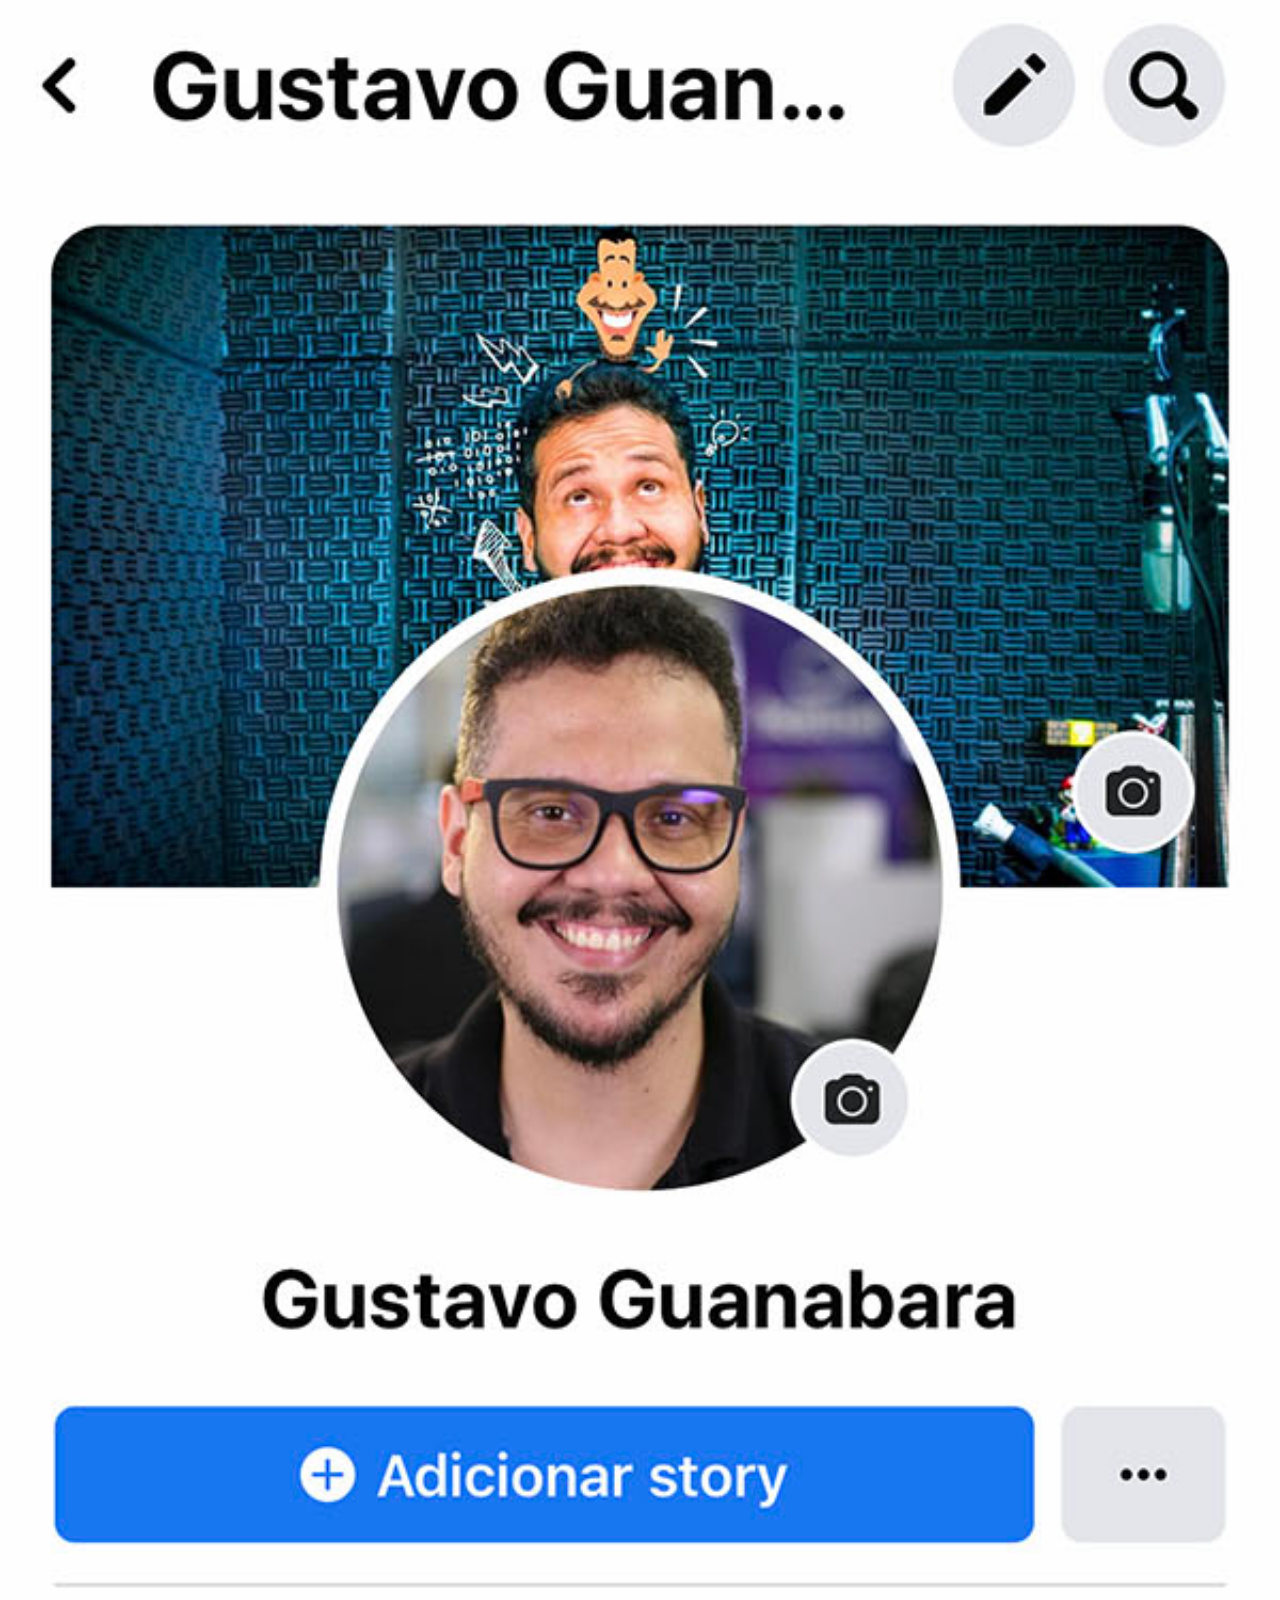
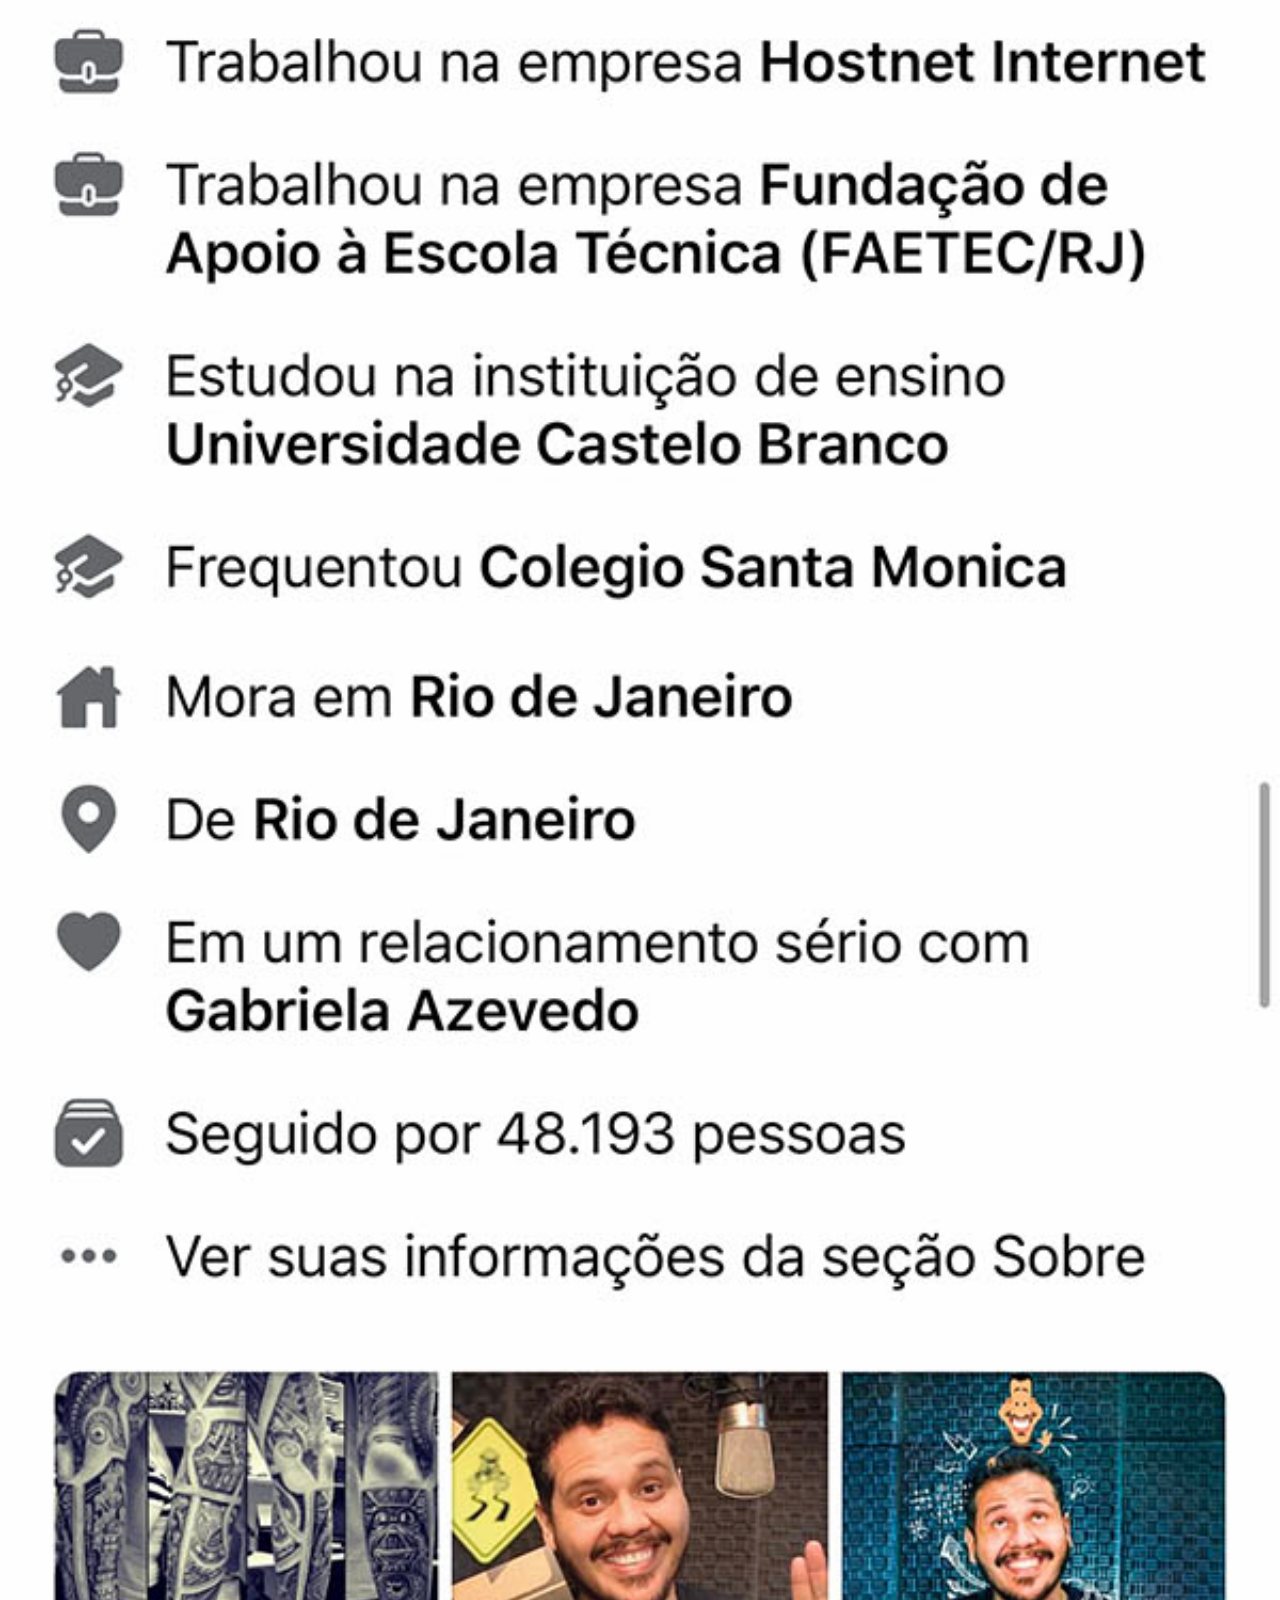
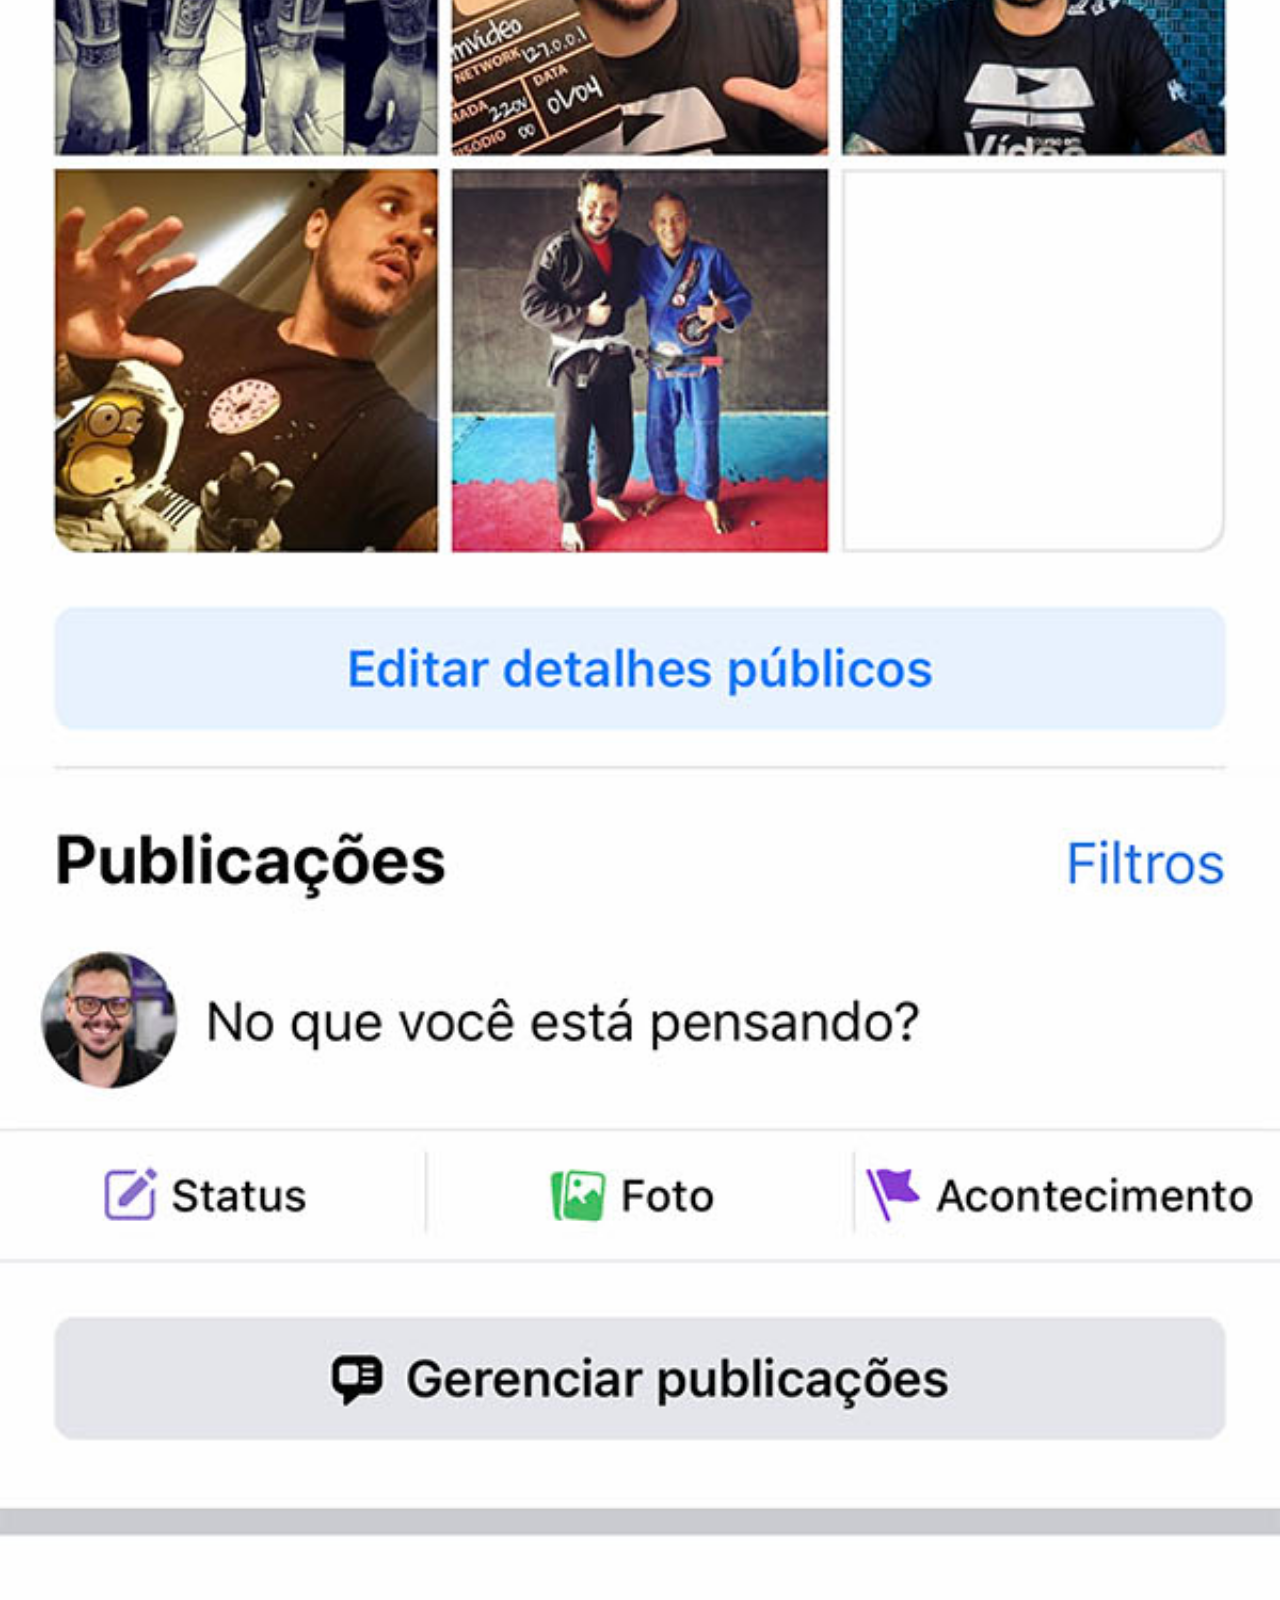
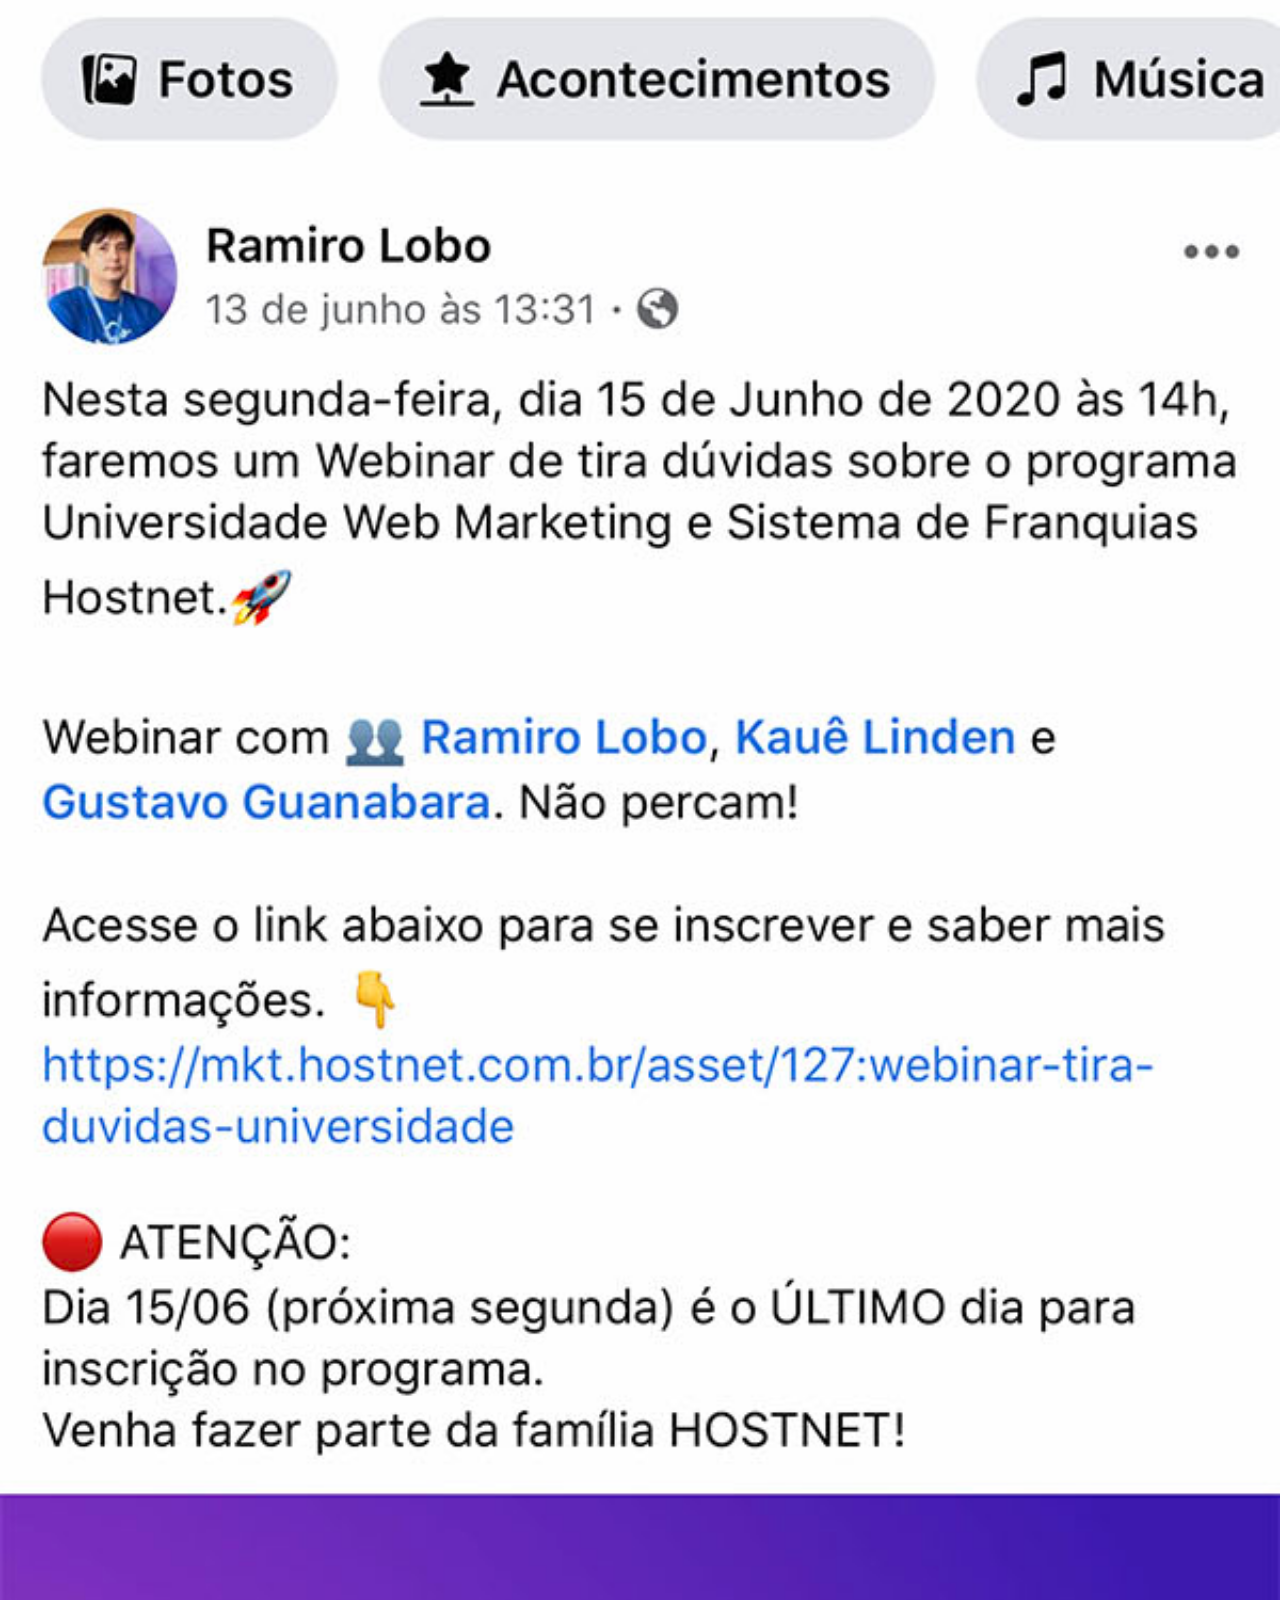
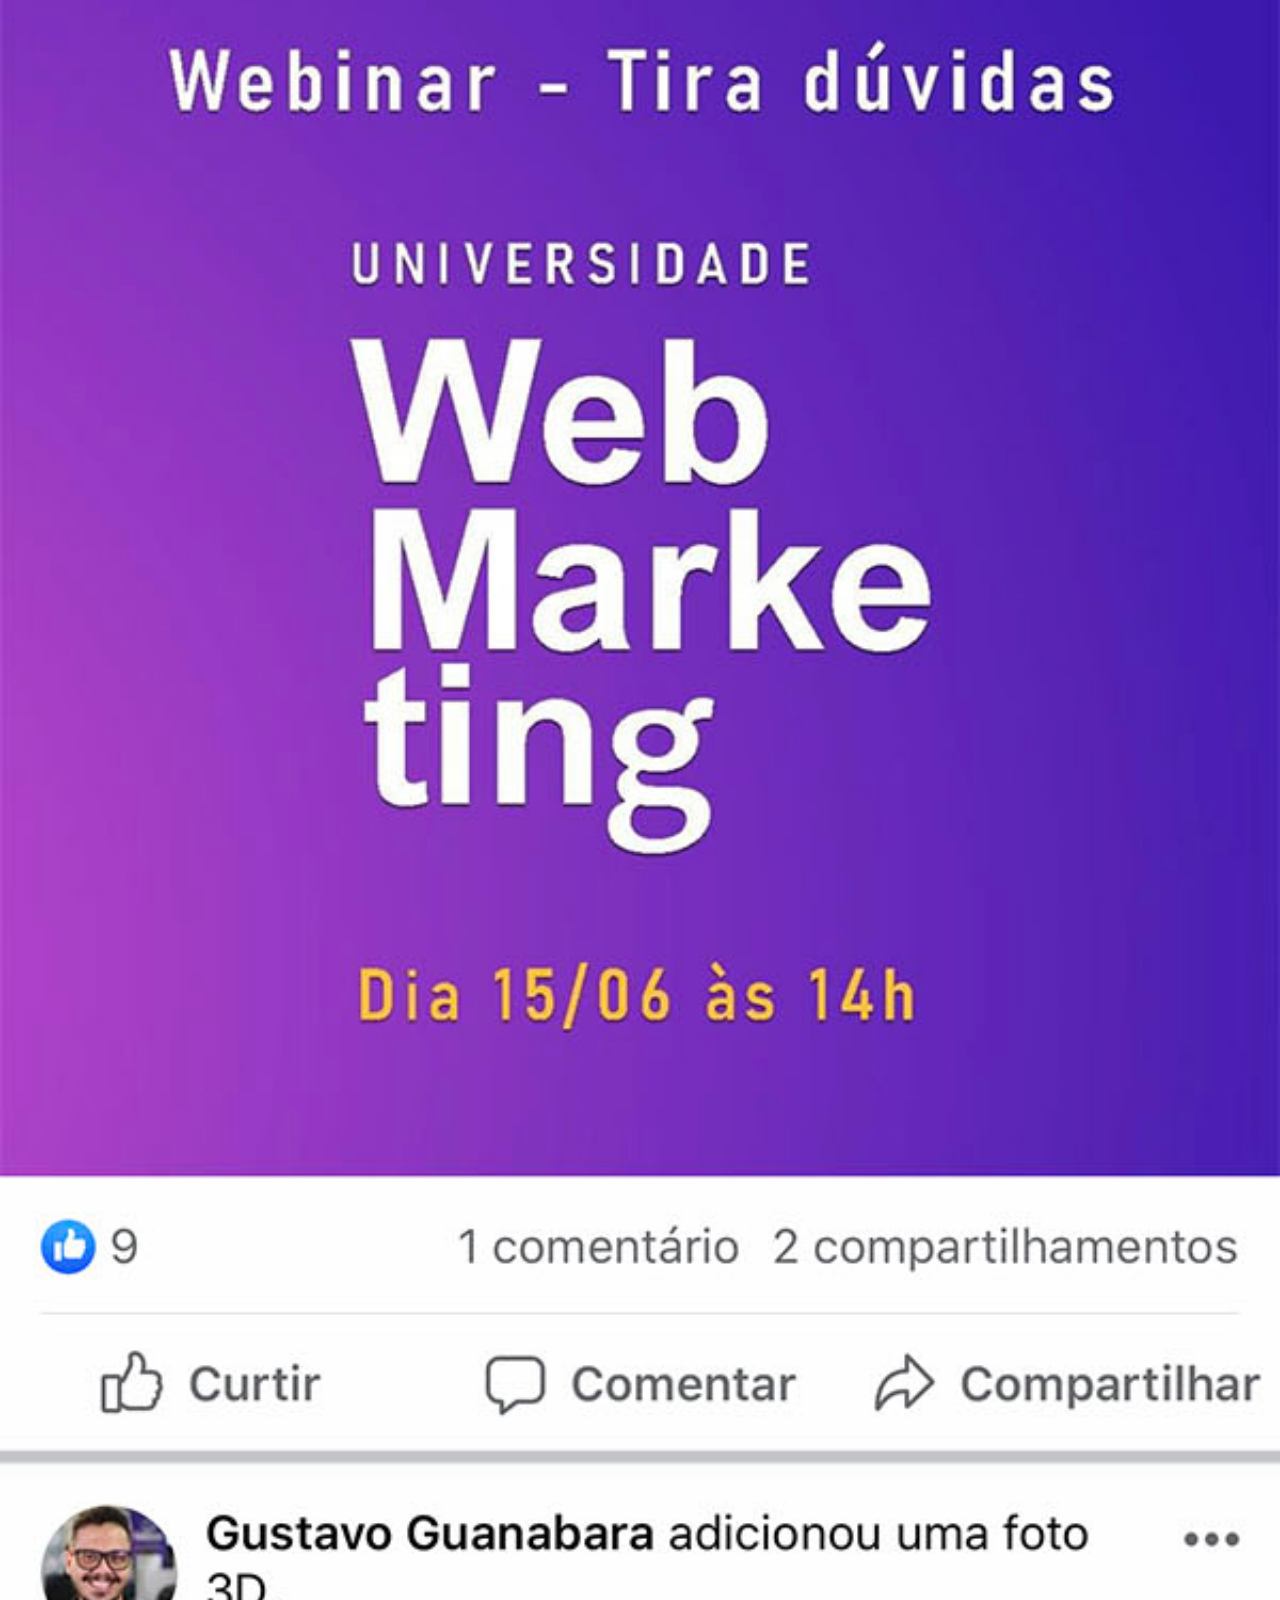
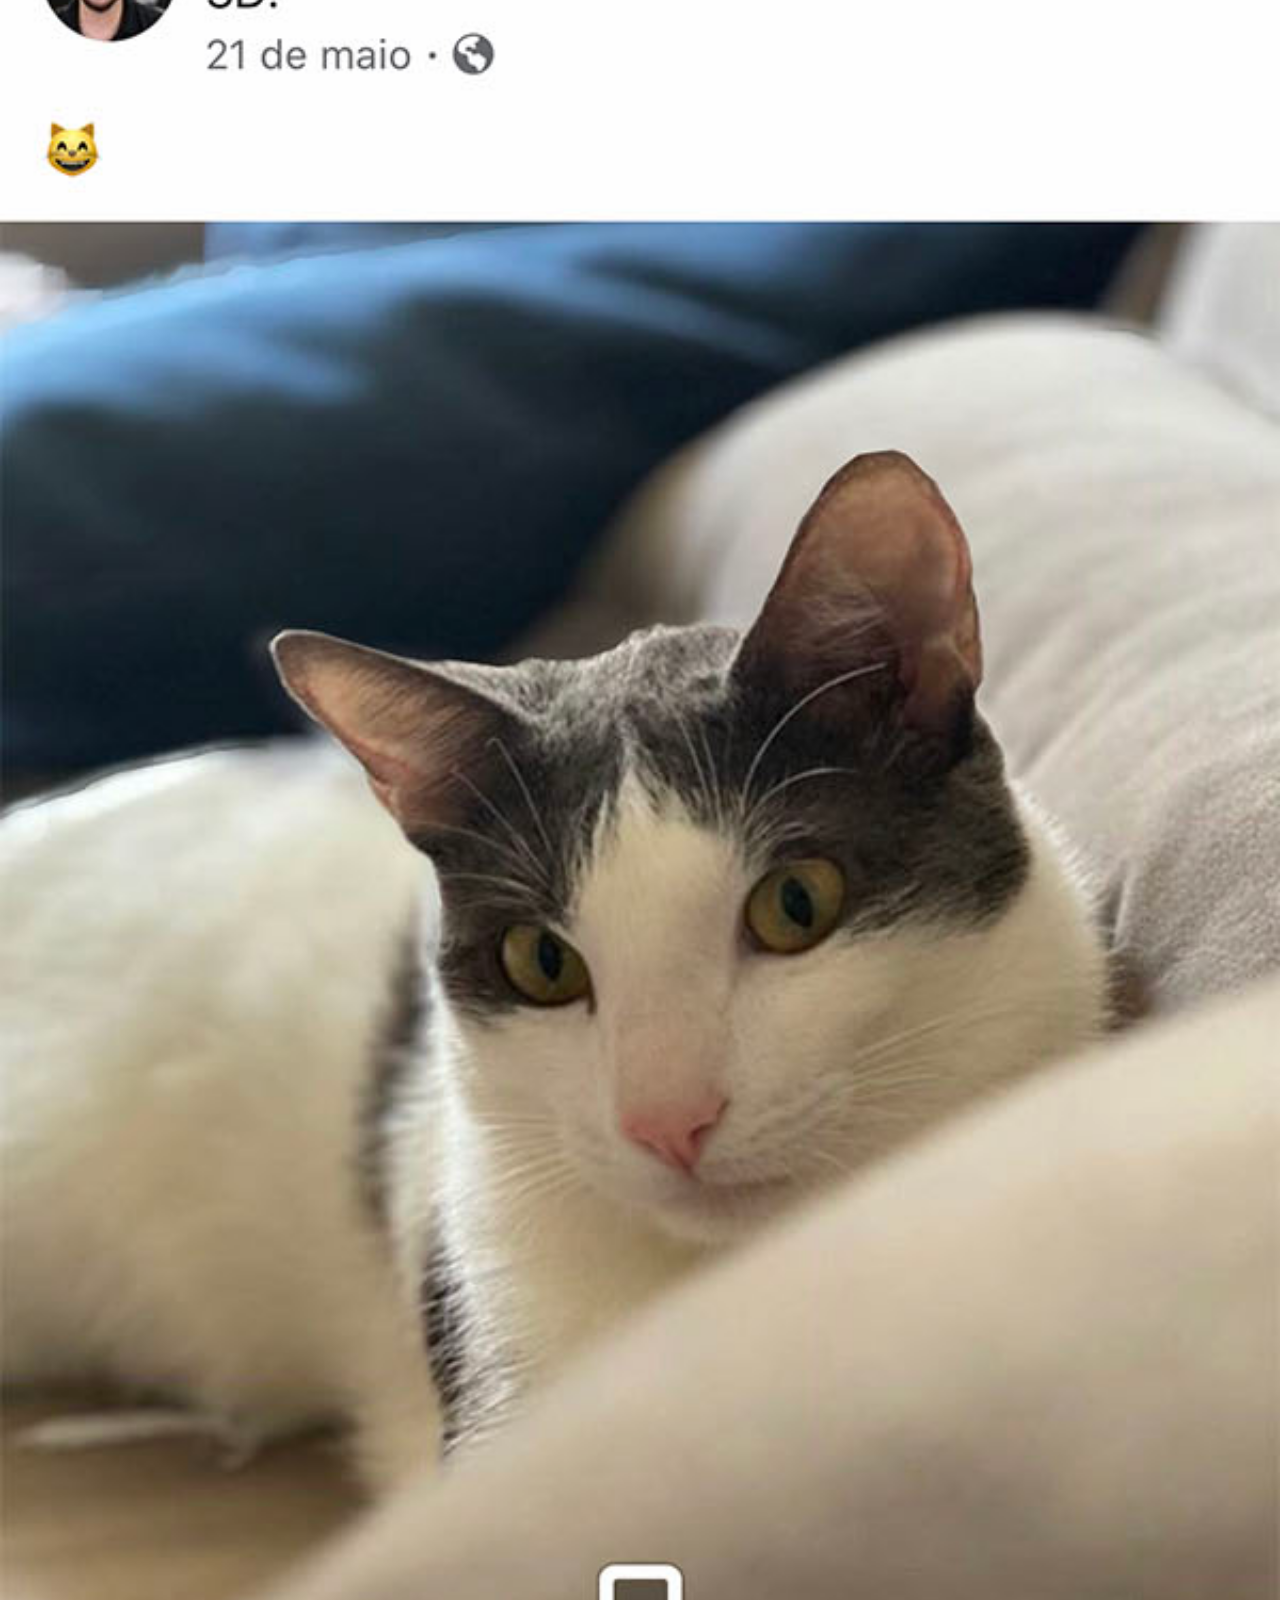
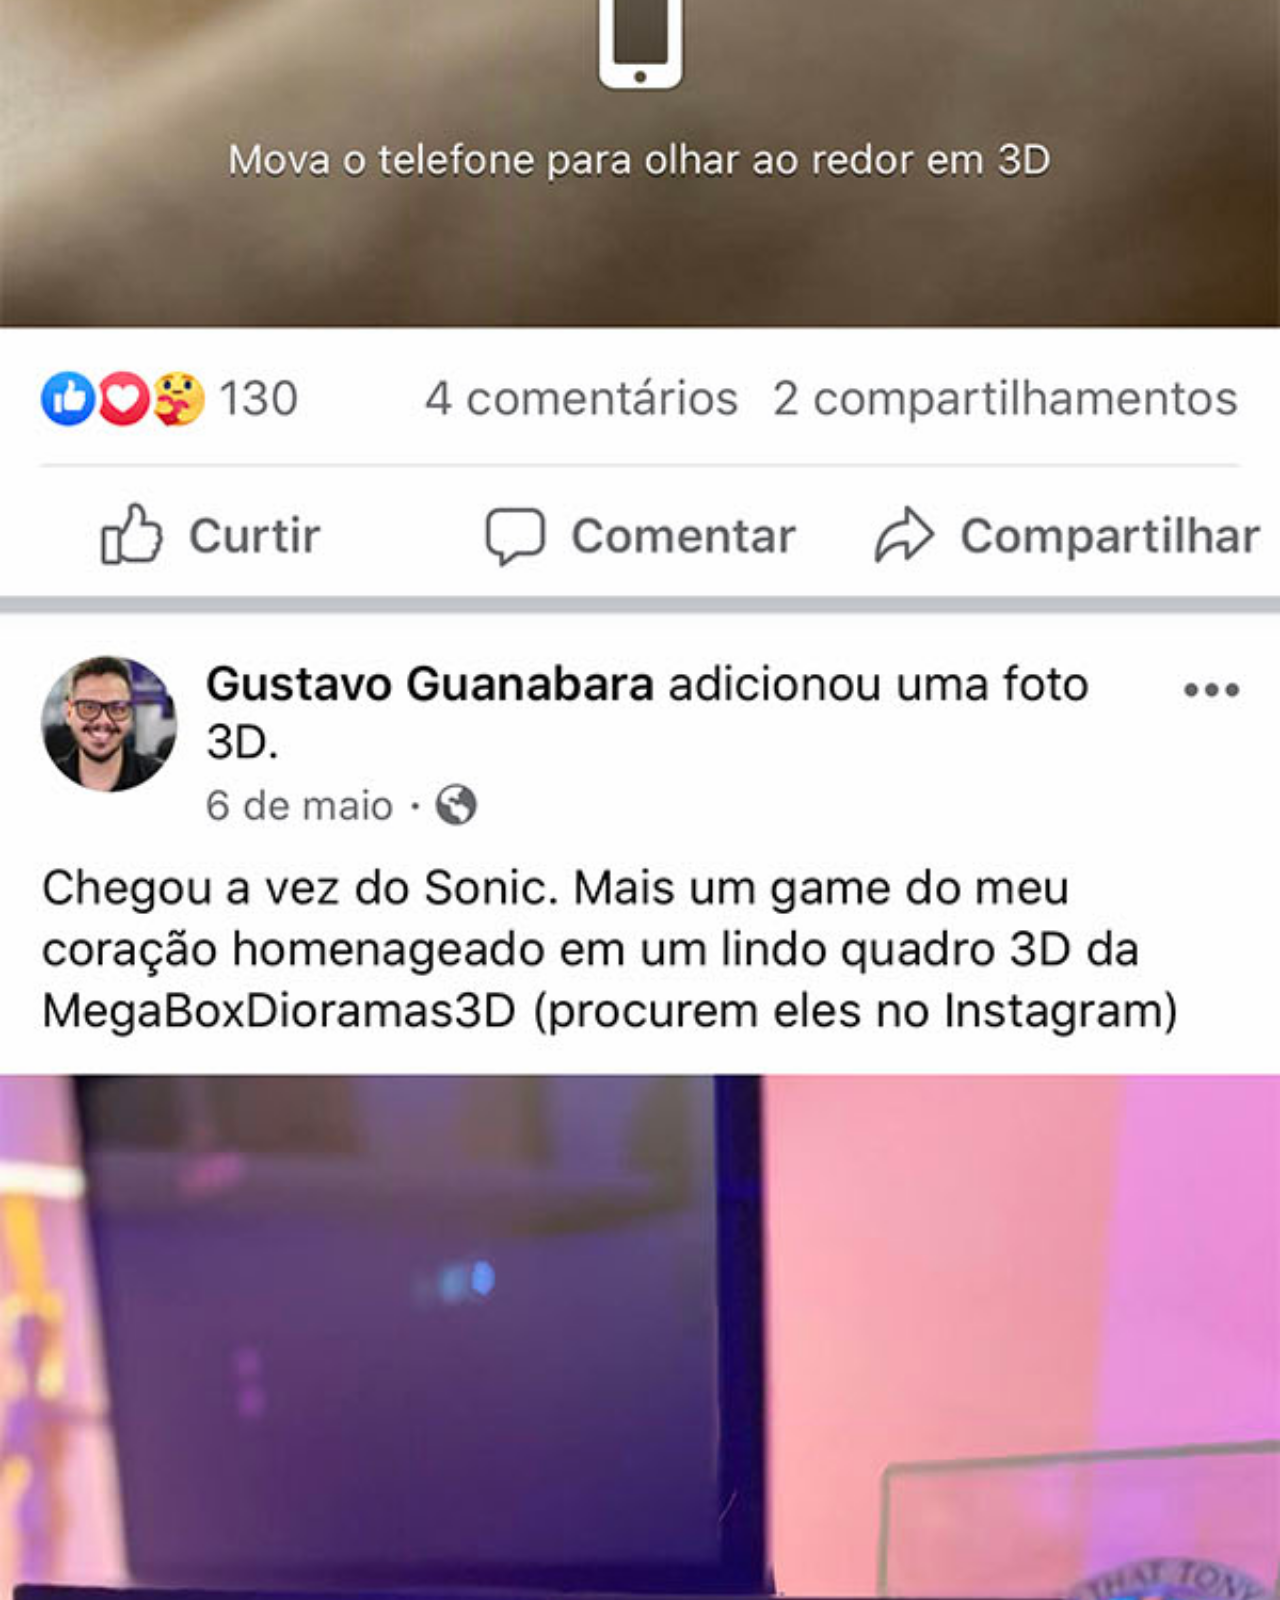
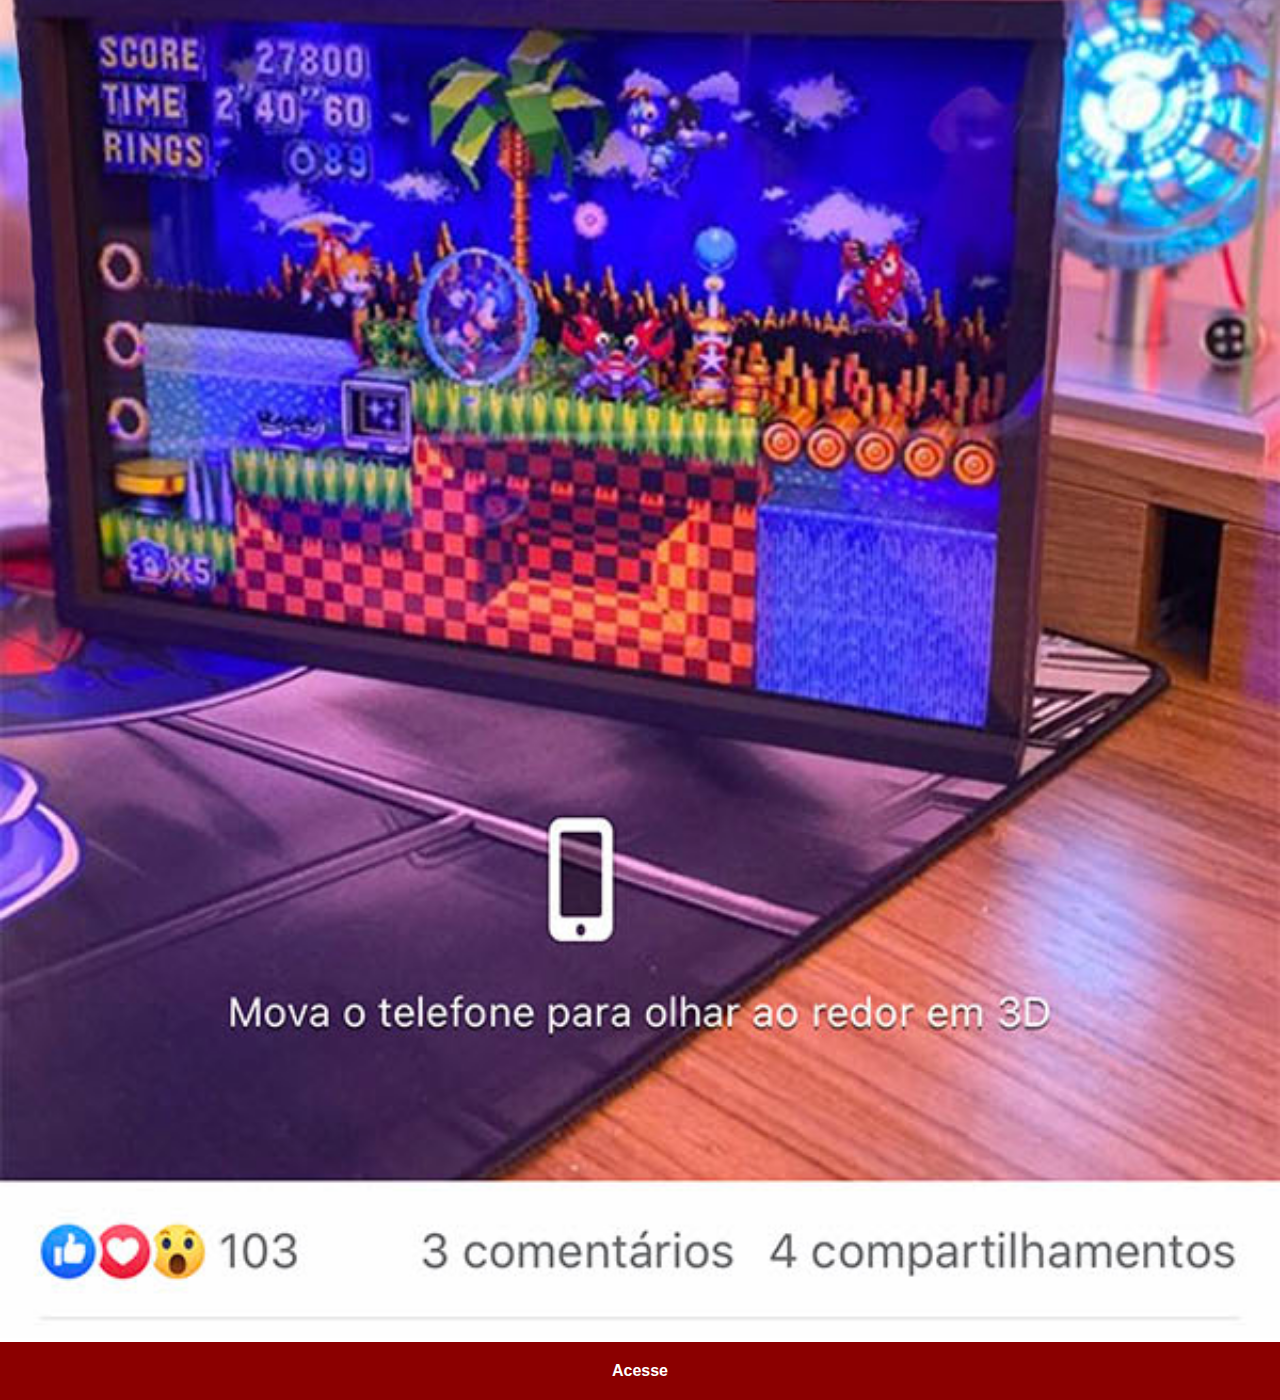
==== facebook.html @ 36eabf96 "criando o novo site" ====
<!DOCTYPE html>
<html lang="pt.br">
<head>
    <meta charset="UTF-8">
    <meta http-equiv="X-UA-Compatible" content="IE=edge">
    <meta name="viewport" content="width=device-width, initial-scale=1.0">
    <title>Facebook</title>
    <style>
        *{
            margin: 0px;
            padding: 0px;
            font-family: Arial, Helvetica, sans-serif;
        }
        ::-webkit-scrollbar{
            width: 0px;
            height: 0px;
        }
        img{
            width: 100vw;
        }
        a{
            display: block;
            background-color: darkred;
            text-align: center;
            font-weight: bolder;
            text-decoration: none;
            padding: 20px;
            color: white;
        }
        a:hover{
            background-color: red;
            text-decoration: underline;
        }
    </style>
</head>
<body>
    <img src="imagens/tela-facebook.jpg" alt="Facebook">
    <a href="https://www.facebook.com/Jefferson.Joseane" target="_blank">Acesse</a>
</body>
</html>
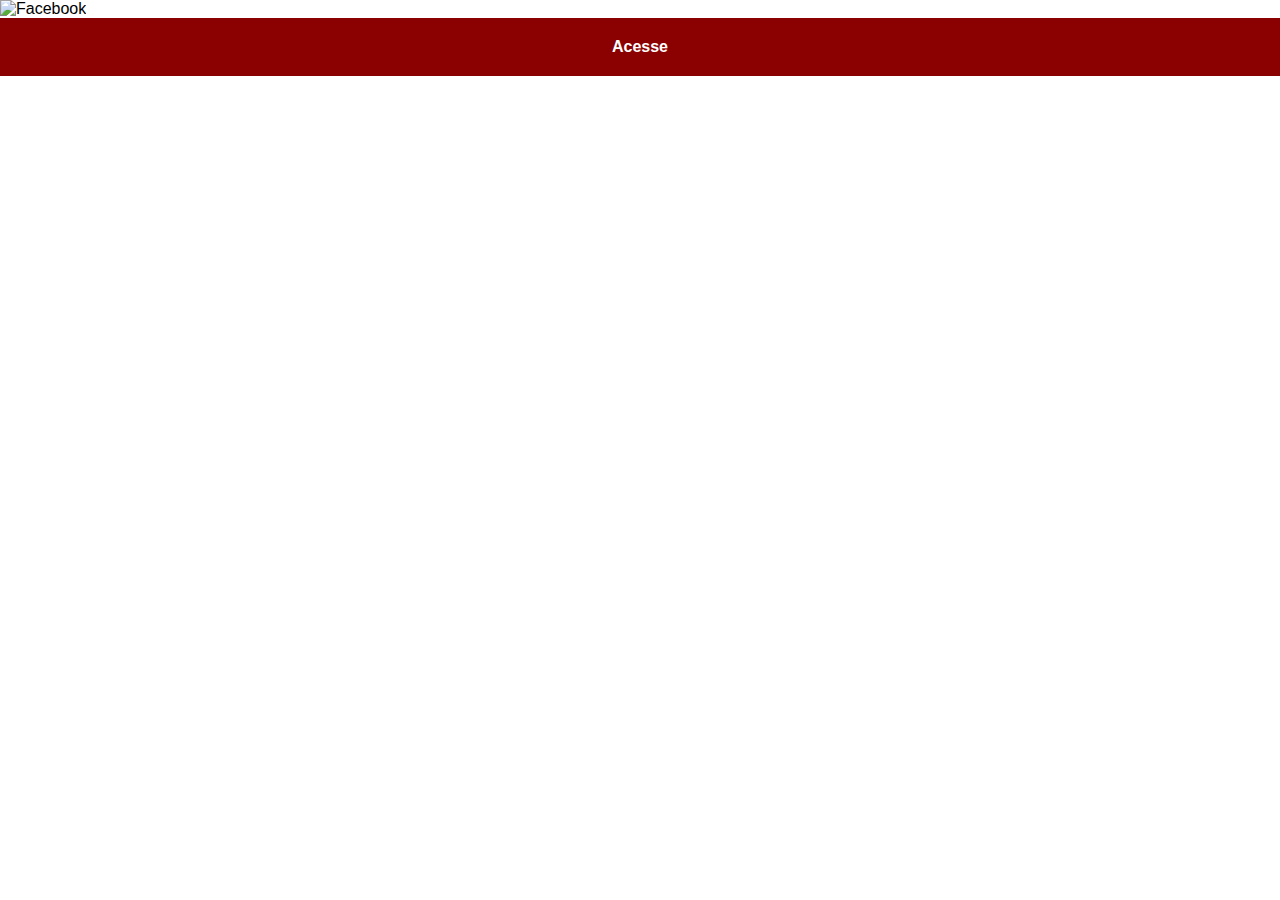
==== commit d93ecde2: "como minhas imagens" ====
--- a/facebook.html
+++ b/facebook.html
@@ -34,7 +34,7 @@
     </style>
 </head>
 <body>
-    <img src="imagens/tela-facebook.jpg" alt="Facebook">
+    <img src="imagens2/facebook.jpg" alt="Facebook">
     <a href="https://www.facebook.com/Jefferson.Joseane" target="_blank">Acesse</a>
 </body>
 </html>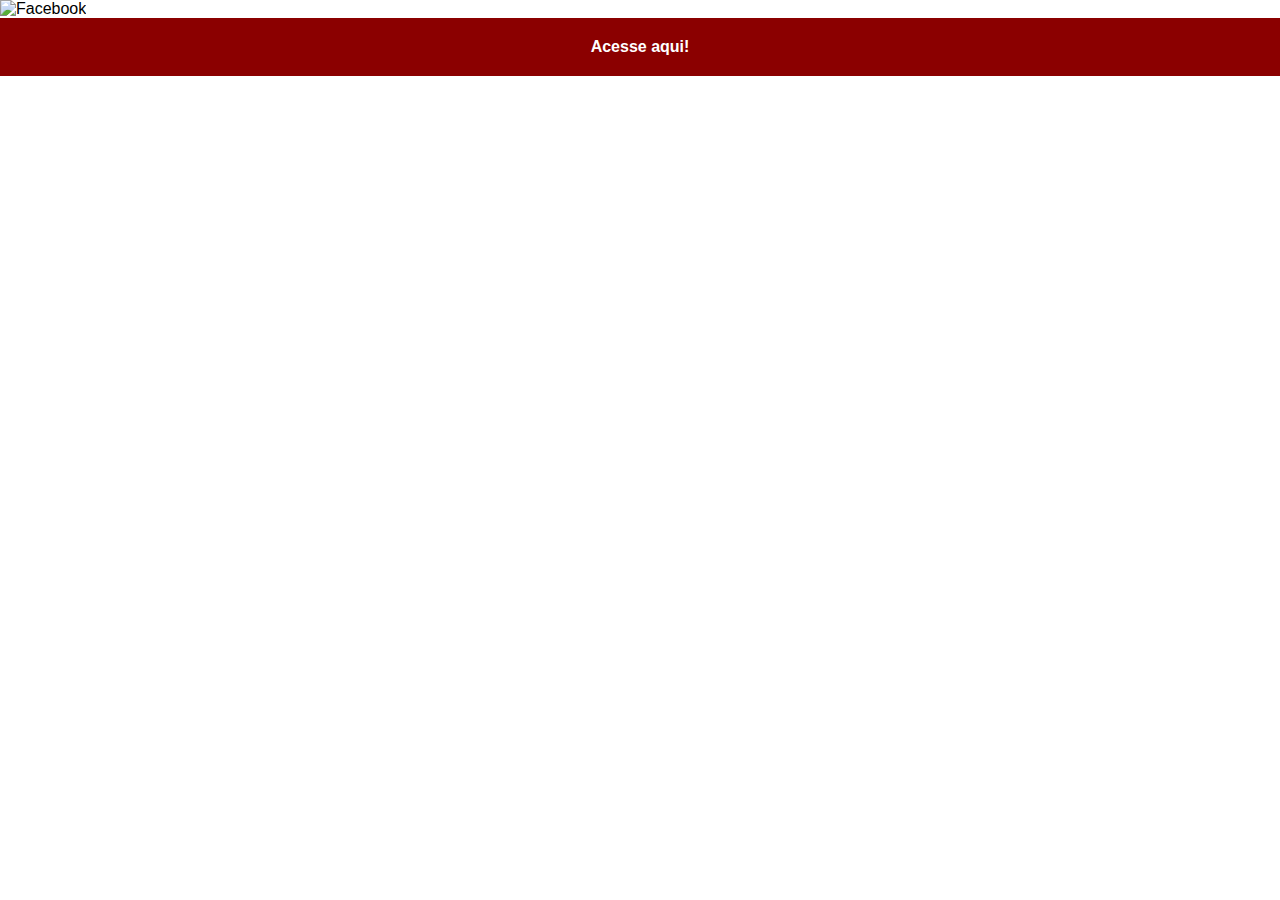
==== commit 4143b805: "acesse aqui!" ====
--- a/facebook.html
+++ b/facebook.html
@@ -35,6 +35,6 @@
 </head>
 <body>
     <img src="imagens2/facebook.jpg" alt="Facebook">
-    <a href="https://www.facebook.com/Jefferson.Joseane" target="_blank">Acesse</a>
+    <a href="https://www.facebook.com/Jefferson.Joseane" target="_blank">Acesse aqui!</a>
 </body>
 </html>